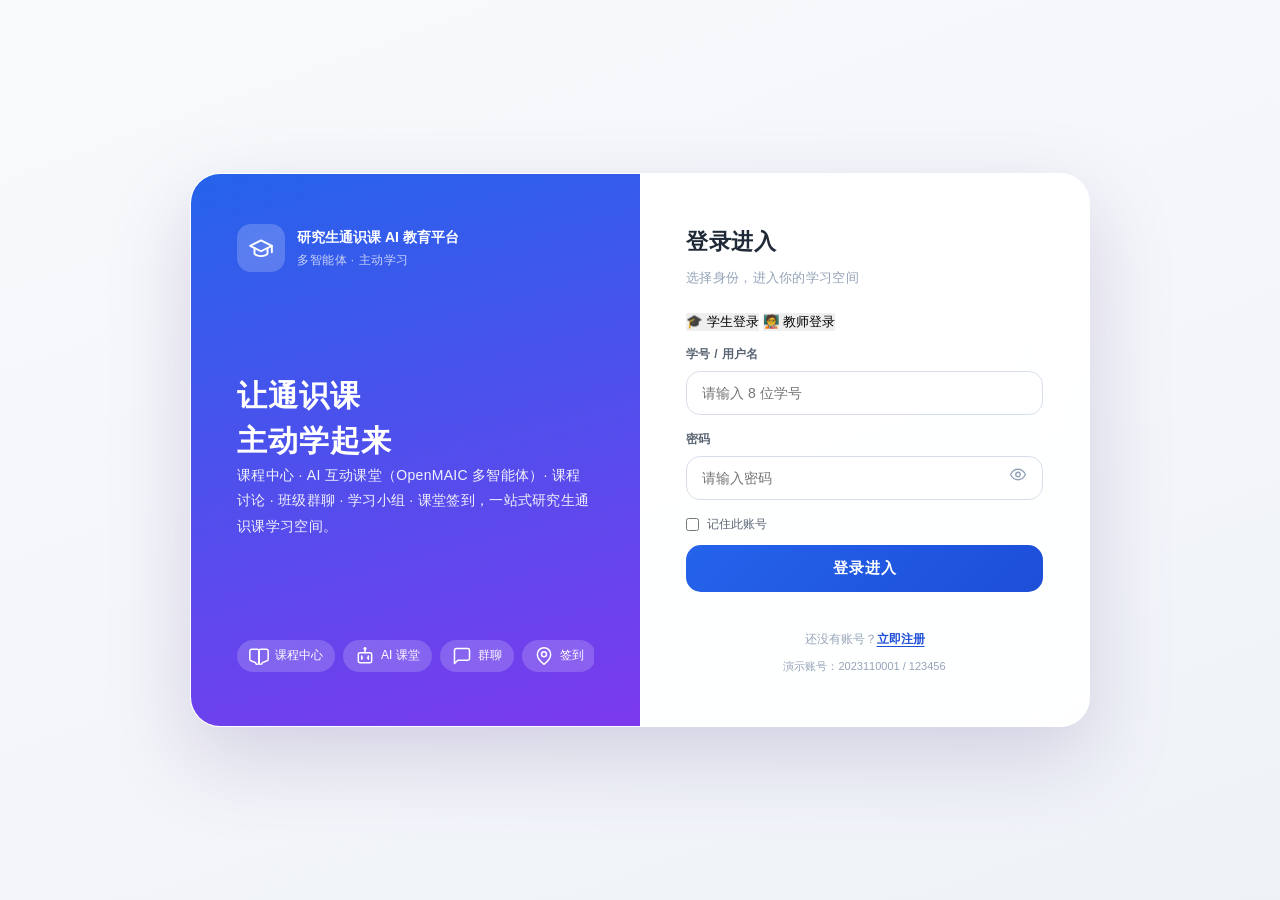
==== _teammate_index.html @ 41eb0b0a "细节修复5 配色修改" ====
<!DOCTYPE html>
<html lang="zh-CN">
<head>
<meta charset="UTF-8" />
<meta name="viewport" content="width=device-width, initial-scale=1.0" />
<title>研究生通识课 AI 教育平台</title>
<link rel="stylesheet" href="styles.css" />
</head>
<body>

<!-- ============ 登录 ============ -->
<div id="login" class="login-wrap">
  <div class="login-card">
    <div class="login-left">
      <div class="brand">
        <div class="b-mark" data-icon="graduation-cap"></div>
        <div>
          <b>研究生通识课 AI 教育平台</b>
          <div class="b-sub">多智能体 · 主动学习</div>
        </div>
      </div>
      <h1>让通识课<br>主动学起来</h1>
      <p>课程中心 · AI 互动课堂（OpenMAIC 多智能体）· 课程讨论 · 班级群聊 · 学习小组 · 课堂签到，一站式研究生通识课学习空间。</p>
      <div class="b-tags">
        <span><span class="ic" data-icon="book-open"></span> 课程中心</span>
        <span><span class="ic" data-icon="bot"></span> AI 课堂</span>
        <span><span class="ic" data-icon="message"></span> 群聊</span>
        <span><span class="ic" data-icon="map-pin"></span> 签到</span>
      </div>
    </div>
    <div class="login-right">
      <h2>登录进入</h2>
      <p class="h-sub">选择身份，进入你的学习空间</p>
      <div class="role-switch">
        <button type="button" class="rs-btn on" id="rsStudent" onclick="pickRole('student')">🎓 学生登录</button>
        <button type="button" class="rs-btn" id="rsTeacher" onclick="pickRole('teacher')">🧑‍🏫 教师登录</button>
      </div>
      <div id="loginForm">
        <div class="field"><label>学号 / 用户名</label><input id="li-user" placeholder="请输入 8 位学号" /></div>
        <div class="field">
          <label>密码</label>
          <div class="field-in">
            <input id="li-pass" type="password" placeholder="请输入密码" />
            <span class="eye" id="eyeBtn" data-icon="eye" onclick="togglePwd()"></span>
          </div>
        </div>
        <label class="remember"><input type="checkbox" id="li-remember" /> 记住此账号</label>
        <button class="btn" style="width:100%;margin-top:6px" onclick="doLogin()">登录进入</button>
        <p id="li-err" class="muted" style="color:var(--danger);min-height:18px;font-size:12px;margin-top:8px"></p>
        <p class="muted" style="font-size:12px;margin-top:12px;text-align:center">
          还没有账号？<span class="link" onclick="showRegister()">立即注册</span>
        </p>
        <p class="muted" style="font-size:11px;margin-top:8px;text-align:center" id="demoHint">演示账号：2023110001 / 123456</p>
      </div>
      <div id="regForm" style="display:none">
        <div class="field"><label>学号</label><input id="reg-user" placeholder="请输入 8 位学号" inputmode="numeric" maxlength="8" /></div>
        <div class="field">
          <label>设置密码</label>
          <div class="field-in">
            <input id="reg-pass" type="password" placeholder="至少 6 位" />
            <span class="eye" id="eyeBtn2" data-icon="eye" onclick="togglePwdReg()"></span>
          </div>
        </div>
        <div class="field">
          <label>确认密码</label>
          <div class="field-in">
            <input id="reg-pass2" type="password" placeholder="再次输入密码" />
            <span class="eye" id="eyeBtn3" data-icon="eye" onclick="togglePwdReg2()"></span>
          </div>
        </div>
        <button class="btn" style="width:100%;margin-top:6px" onclick="doRegister()">注册</button>
        <p id="reg-msg" class="muted" style="color:var(--danger);min-height:18px;font-size:12px;margin-top:8px"></p>
        <button class="btn ghost" style="width:100%;margin-top:6px" onclick="showLogin()">返回登录</button>
      </div>
    </div>
  </div>
</div>

<!-- ============ 主应用 ============ -->
<div id="app" class="app" style="display:none">
  <aside class="sidebar">
    <div class="logo">
      <div class="mark" data-icon="graduation-cap"></div>
      <div><b>通识课 AI 平台</b><div class="sub" id="sidebarSub">学生端</div></div>
    </div>
    <nav class="nav" id="nav"></nav>
    <div class="nav-card" id="aiCard">
      <b>AI 互动课堂</b>
      <div style="font-size:12px;color:var(--sidebar-text);margin-top:4px">接入 OpenMAIC 多智能体</div>
      <button class="btn ai" style="width:100%;margin-top:9px;padding:8px" onclick="navigate('aichat')">进入对话</button>
    </div>
  </aside>

  <main class="main">
    <div class="topbar">
      <div class="search"><span class="ic" data-icon="search"></span><input id="topSearch" placeholder="搜索课程、资料、讨论…" oninput="onSearch(this.value)" /></div>
      <div class="top-actions">
        <div class="bell" id="bellBtn" onclick="toggleNotify()"><span class="ic" data-icon="bell"></span><span class="dot"></span>
          <div class="notify" id="notifyPanel"></div>
        </div>
        <div class="avatar-wrap">
          <div class="avatar" id="topAvatar" style="cursor:pointer" onclick="toggleAvatarMenu()" title="账号"></div>
          <div class="avatar-menu" id="avatarMenu">
            <div class="who" id="menuWho"></div>
            <div class="menu-item" onclick="openProfile()"><span class="ic" data-icon="user"></span> 账号管理</div>
            <div class="menu-item" onclick="logout()"><span class="ic" data-icon="log-out"></span> 退出登录</div>
          </div>
        </div>
      </div>
    </div>
    <div class="content" id="view"></div>
  </main>
</div>

<!-- ============ 账号管理弹窗 ============ -->
<div class="modal-mask" id="profileMask" style="display:none">
  <div class="modal">
    <div class="modal-head">
      <b>账号管理</b>
      <span class="modal-close" onclick="closeProfile()" title="关闭">✕</span>
    </div>
    <div class="tabs" id="profileTabs">
      <div class="tab cur" data-tab="info">基本资料</div>
      <div class="tab" data-tab="nick">修改昵称</div>
      <div class="tab" data-tab="avatar">修改头像</div>
      <div class="tab" data-tab="pwd">修改密码</div>
    </div>
    <div class="tab-body" id="profileBody"></div>
  </div>
</div>

<script src="icons.js"></script>
<script src="data.js"></script>
<script src="api.js"></script>
<script src="app.js"></script>
<script src="teacher.js"></script>
</body>
</html>
---- styles.css ----
/* =========================================================
   研究生通识课 AI 教育平台 · 学生端  —  学术专业风主题
   配色参考队友版：蓝白主色 + 克制紫(AI) + 天蓝点缀；
   深色侧边栏 + 干净浅蓝灰背景（像学堂在线 / 学习通）
   ========================================================= */

:root{
  /* 表面与背景 */
  --bg:#F4F6FA;
  --bg-2:#EEF2F7;
  --surface:#FFFFFF;
  --surface-2:#F8FAFC;

  /* 浅色玻璃（顶栏 / 弹窗 / 头像菜单，叠在浅色内容区上） */
  --glass:rgba(255,255,255,.85);
  --glass-border:rgba(255,255,255,.7);

  /* 深色侧边栏 */
  --sidebar:#0F172A;
  --sidebar-2:#1E293B;
  --sidebar-text:#CBD5E1;
  --sidebar-text-2:#7C8AA0;
  --sidebar-w:240px;

  /* 主色：学术蓝 */
  --primary:#2563EB;
  --primary-deep:#1D4ED8;
  --primary-soft:#EFF4FF;
  --primary-line:#D9E4FB;

  /* AI 强调：克制的紫 */
  --ai:#7C3AED;
  --ai-deep:#6D28D9;
  --ai-soft:#F3EFFE;

  /* 辅助色：天蓝 */
  --accent:#0EA5E9;
  --accent-soft:#E6F6FE;

  --text:#1F2937;
  --text-2:#5B6675;
  --text-3:#94A3B8;

  --border:#E6EAF1;
  --border-2:#D8DEE9;

  --success:#16A34A;
  --success-soft:#E8F6EE;
  --warning:#D97706;
  --warning-soft:#FDF2E0;
  --danger:#DC2626;
  --danger-soft:#FCE9E9;

  --radius:14px;
  --radius-sm:10px;
  --radius-lg:20px;

  --shadow-sm:0 1px 2px rgba(15,23,42,.06), 0 1px 3px rgba(15,23,42,.05);
  --shadow:0 1px 3px rgba(15,23,42,.08), 0 10px 30px rgba(15,23,42,.06);
  --shadow-glow:0 12px 40px rgba(37,99,235,.12);

  --font-sans:"PingFang SC","Microsoft YaHei","Segoe UI",Roboto,Helvetica,Arial,sans-serif;
  --font-serif:"Noto Serif SC","Songti SC","STSong",serif;
}

*{box-sizing:border-box;margin:0;padding:0}
html,body{height:100%}

body{
  font-family:var(--font-sans);
  background:var(--bg);
  color:var(--text);
  font-size:14px;
  line-height:1.65;
  position:relative;
  overflow-x:hidden;
  -webkit-font-smoothing:antialiased;
}
/* —— 干净浅蓝灰背景，无光晕 / 漂浮动画 —— */
body::before{
  content:"";position:fixed;inset:0;z-index:-2;
  background:linear-gradient(160deg,#F8FAFC 0%, #F4F6FA 50%, #EEF2F7 100%);
}
body::after{display:none}

::-webkit-scrollbar{width:9px;height:9px}
::-webkit-scrollbar-thumb{background:#CBD3DF;border-radius:8px;border:2px solid transparent;background-clip:padding-box}
::-webkit-scrollbar-thumb:hover{background:#B3BDCC;background-clip:padding-box}

button{font-family:inherit;cursor:pointer;border:none;outline:none}
a{color:inherit;text-decoration:none}

/* ===================== 布局 ===================== */
#app{display:flex;min-height:100vh}

.sidebar{
  width:var(--sidebar-w);background:var(--sidebar);
  border-right:1px solid #1B2740;
  padding:22px 16px;display:flex;flex-direction:column;
  position:fixed;height:100vh;left:0;top:0;z-index:20;
}
.logo{display:flex;align-items:center;gap:11px;padding:6px 10px 20px}
.logo .mark{
  width:40px;height:40px;border-radius:13px;
  background:linear-gradient(135deg,var(--primary),var(--ai));color:#fff;
  display:flex;align-items:center;justify-content:center;font-size:19px;
  box-shadow:0 6px 16px rgba(37,99,235),.4);
}
.logo .name{font-size:15px;font-weight:800;letter-spacing:.3px;color:#fff}
.logo .sub{font-size:11px;color:var(--sidebar-text-2);letter-spacing:1px}
.role-tag{display:inline-block;margin-top:5px;font-size:11px;font-weight:700;padding:2px 11px;border-radius:20px;letter-spacing:.5px}
.role-tag.student{background:var(--primary-soft);color:var(--primary-deep)}
.role-tag.teacher{background:var(--ai-soft);color:var(--ai-deep)}
.role-tag.admin{background:var(--danger-soft);color:var(--danger)}

.nav{display:flex;flex-direction:column;gap:5px;margin-top:8px}
.nav-item{display:flex;align-items:center;gap:12px;padding:12px 14px;border-radius:11px;color:var(--sidebar-text);font-weight:600;transition:.18s;position:relative}
.nav-item .ic{font-size:17px;width:22px;text-align:center}
.nav-item:hover{background:var(--sidebar-2);color:#fff;transform:translateX(2px)}
.nav-item.active{background:linear-gradient(100deg,rgba(37,99,235,.22),rgba(124,58,237,.12));color:#fff;font-weight:800}
.nav-item.active::before{content:"";position:absolute;left:-16px;top:50%;transform:translateY(-50%);width:4px;height:22px;border-radius:0 4px 4px 0;background:linear-gradient(var(--primary),var(--ai))}
.nav-item .badge{margin-left:auto;background:linear-gradient(135deg,var(--primary),var(--accent));color:#fff;font-size:11px;padding:1px 8px;border-radius:20px;box-shadow:0 3px 8px rgba(37,99,235,.45)}
.nav-spacer{margin-top:auto}
.nav-card{
  background:linear-gradient(135deg,rgba(124,58,237,.18),rgba(14,165,233,.12));
  border:1px solid rgba(255,255,255,.08);border-radius:13px;
  padding:16px;font-size:12px;color:var(--sidebar-text);
  box-shadow:var(--shadow-sm);
}
.nav-card b{display:block;color:#fff;font-size:13px;margin-bottom:5px;font-weight:800}
.nav-card .btn{margin-top:9px;width:100%}

.main{margin-left:240px;flex:1;display:flex;flex-direction:column;min-width:0}
.topbar{
  height:66px;background:var(--glass);
  backdrop-filter:blur(18px);-webkit-backdrop-filter:blur(18px);
  border-bottom:1px solid var(--border);
  display:flex;align-items:center;gap:16px;padding:0 28px;
  position:sticky;top:0;z-index:15;
}
.search{flex:1;max-width:440px;display:flex;align-items:center;gap:9px;background:rgba(255,255,255,.7);border:1px solid var(--border);border-radius:15px;padding:10px 15px;color:var(--text-3);transition:.2s}
.search:focus-within{border-color:var(--primary);box-shadow:0 0 0 4px rgba(37,99,235),.14)}
.search input{border:none;background:transparent;outline:none;flex:1;font-size:13px;color:var(--text)}
.top-actions{margin-left:auto;display:flex;align-items:center;gap:18px}
.bell{position:relative;font-size:19px;cursor:pointer;transition:.2s}
.bell:hover{transform:scale(1.1)}
.bell .dot{position:absolute;top:-2px;right:-2px;width:9px;height:9px;background:var(--accent);border-radius:50%;border:2px solid #fff;box-shadow:0 0 0 2px rgba(14,165,233),.4)}
.avatar{width:40px;height:40px;border-radius:50%;background:linear-gradient( 135deg,var(--accent),var(--primary));color:#fff;display:flex;align-items:center;justify-content:center;font-weight:800;font-size:12px;letter-spacing:-.5px;cursor:pointer;box-shadow:0 6px 16px rgba(14,165,233),.35);transition:.2s}
.avatar:hover{transform:scale(1.06)}
.content{padding:28px;max-width:1200px;width:100%;transition:max-width .25s}
.content.learn-active{max-width:1400px}

.page{display:none;animation:fadeUp .4s cubic-bezier(.22,1,.36,1)}
.page.active{display:block}
@keyframes fadeUp{from{opacity:0;transform:translateY(14px)}to{opacity:1;transform:none}}

/* ===================== 通用组件 ===================== */
.h-title{font-size:23px;font-weight:800;margin-bottom:5px;letter-spacing:.4px}
.h-sub{color:var(--text-3);font-size:13px;margin-bottom:22px;letter-spacing:.3px}
.row{display:flex;gap:16px;flex-wrap:wrap}
.card{background:var(--surface);border:1px solid var(--border);border-radius:var(--radius);padding:20px;box-shadow:var(--shadow-sm);transition:.25s}
.card.h{box-shadow:var(--shadow)}
.card:hover{box-shadow:var(--shadow);border-color:var(--primary)}

.btn{background:linear-gradient(135deg,var(--primary),var(--primary-deep));color:#fff;padding:11px 20px;border-radius:15px;font-weight:700;font-size:13px;transition:.2s;box-shadow:0 8px 20px rgba(37,99,235),.32)}
.btn:hover{filter:brightness(1.05);transform:translateY(-2px);box-shadow:0 12px 26px rgba(37,99,235),.4)}
.btn:active{transform:translateY(0)}
.btn.ai{background:linear-gradient(135deg,var(--ai),var(--ai-deep))}
.btn.ai:hover{filter:brightness(1.05);box-shadow:0 12px 26px rgba(124,58,237,.4)}
.btn.ghost{background:var(--surface);color:var(--text);border:1px solid var(--border-2);box-shadow:none}
.btn.ghost:hover{background:var(--surface-2);transform:none;box-shadow:var(--shadow-sm)}
.link{color:var(--primary-deep);cursor:pointer;font-weight:700;text-decoration:underline;text-underline-offset:3px}
.link:hover{color:var(--primary)}
.btn.sm{padding:8px 14px;font-size:12px;border-radius:12px}

.tag{display:inline-block;padding:3px 11px;border-radius:20px;font-size:11px;font-weight:700;letter-spacing:.3px}
.tag.blue{background:var(--primary-soft);color:var(--primary-deep)}
.tag.ai{background:var(--ai-soft);color:var(--ai-deep)}
.tag.warm{background:var(--accent-soft);color:#0284C7}
.tag.green{background:var(--success-soft);color:var(--success)}
.tag.gray{background:var(--bg-2);color:var(--text-2)}
.tag.red{background:var(--danger-soft);color:var(--danger)}

.muted{color:var(--text-3)}
.pill{display:flex;align-items:center;gap:10px}
.progress{height:9px;background:var(--bg-2);border-radius:20px;overflow:hidden}
.progress>span{display:block;height:100%;background:linear-gradient(90deg,var(--primary),var(--ai));border-radius:20px}

/* ===================== 登录（唯美） ===================== */
.login-wrap{height:100vh;display:flex;align-items:center;justify-content:center;background:transparent;position:relative;overflow:hidden}
.login-wrap::before{display:none}
.login-wrap::after{display:none}

.login-card{
  width:900px;max-width:94vw;background:var(--glass);
  backdrop-filter:blur(26px);-webkit-backdrop-filter:blur(26px);
  border:1px solid var(--glass-border);
  border-radius:30px;overflow:hidden;display:flex;
  box-shadow:0 30px 80px rgba(120,100,160,.25);
  position:relative;z-index:2;
}
.login-left{
  flex:1;background:linear-gradient(165deg,var(--primary) 0%, var(--ai) 100%);
  color:#fff;padding:50px 46px;display:flex;flex-direction:column;justify-content:space-between;
  position:relative;overflow:hidden;
}
.login-left h1,.login-left h2{position:relative;z-index:1}
.login-left p{position:relative;z-index:1}
.brand{display:flex;align-items:center;gap:13px;margin-bottom:auto;position:relative;z-index:1}
.b-mark{width:52px;height:52px;border-radius:16px;background:rgba(255,255,255,.22);display:flex;align-items:center;justify-content:center;font-size:26px;backdrop-filter:blur(4px)}
.b-sub{font-size:12px;color:rgba(255,255,255,.85);margin-top:3px;letter-spacing:.5px}
.login-left h1{font-family:var(--font-serif);font-size:30px;font-weight:800;line-height:1.5;letter-spacing:1px}
.login-left p{opacity:.92;font-size:14px;line-height:1.8;letter-spacing:.3px}
.b-tags{display:flex;flex-wrap:nowrap;gap:8px;margin-top:auto;position:relative;z-index:1}
.b-tags > span{background:rgba(255,255,255,.2);padding:6px 12px;border-radius:999px;font-size:12px;backdrop-filter:blur(4px);display:inline-flex;align-items:center;gap:6px;white-space:nowrap}

.login-right{flex:1;padding:50px 46px;display:flex;flex-direction:column;justify-content:center;background:rgba(255,255,255,.5)}
.login-right h2{font-family:var(--font-serif);font-size:24px;font-weight:800;margin-bottom:6px;letter-spacing:.5px}
.role-tabs{display:flex;gap:8px;background:var(--bg-2);padding:5px;border-radius:15px;margin-bottom:20px}
.role-tabs button{flex:1;padding:10px;border-radius:11px;background:transparent;color:var(--text-2);font-weight:700;font-size:13px;transition:.2s}
.role-tabs button.active{background:var(--surface);color:var(--primary-deep);box-shadow:var(--shadow-sm)}
.field{margin-bottom:15px;position:relative}
.field label{display:block;font-size:12px;color:var(--text-2);margin-bottom:7px;font-weight:700;letter-spacing:.3px}
.field input{width:100%;padding:13px 15px;border:1px solid var(--border-2);border-radius:14px;font-size:14px;background:rgba(255,255,255,.8);outline:none;transition:.2s}
.field input:focus{border-color:var(--primary);box-shadow:0 0 0 4px rgba(37,99,235),.14);background:#fff}
.login-right .btn{width:100%;padding:14px;margin-top:8px;font-size:15px;letter-spacing:1px}

/* ===================== 首页（学生） ===================== */
.stat-grid{display:grid;grid-template-columns:repeat(4,1fr);gap:16px;margin-bottom:24px}
.stat{background:var(--surface);border:1px solid var(--border);border-radius:var(--radius);padding:20px;box-shadow:var(--shadow-sm);position:relative;overflow:hidden;transition:.25s}
.stat::after{content:"";position:absolute;right:-20px;top:-20px;width:90px;height:90px;border-radius:50%;background:linear-gradient(135deg,var(--primary-soft),var(--ai-soft));opacity:.5}
.stat:hover{box-shadow:var(--shadow);border-color:var(--primary)}
.stat .ic{width:46px;height:46px;border-radius:14px;display:flex;align-items:center;justify-content:center;font-size:21px;margin-bottom:12px;position:relative;z-index:1;box-shadow:var(--shadow-sm)}
.stat .num{font-size:26px;font-weight:800;position:relative;z-index:1;font-family:var(--font-serif);letter-spacing:.5px}
.stat .lbl{color:var(--text-3);font-size:12px;position:relative;z-index:1}

.course-grid{display:grid;grid-template-columns:repeat(auto-fill,minmax(248px,1fr));gap:18px;margin-top:14px}
.course-card{border-radius:var(--radius);overflow:hidden;background:var(--surface);border:1px solid var(--border);box-shadow:var(--shadow-sm);transition:.25s;cursor:pointer;position:relative}
.course-card:hover{box-shadow:var(--shadow);border-color:var(--primary)}
.course-cover{height:128px;display:flex;align-items:center;justify-content:center;font-size:52px;color:#fff;position:relative;overflow:hidden}
.course-cover::after{content:"";position:absolute;inset:0;background:linear-gradient(160deg,rgba(255,255,255,.18),transparent 50%)}
.course-body{padding:16px}
.course-body h4{font-size:15px;margin-bottom:5px;font-weight:800}
.course-meta{font-size:12px;color:var(--text-3);margin-bottom:12px}
.course-card .progress{margin-top:4px}

.ai-banner{
  background:linear-gradient(120deg,var(--ai-soft),var(--accent-soft));
  border:1px solid rgba(255,255,255,.6);
  border-radius:var(--radius);padding:22px 26px;display:flex;align-items:center;gap:20px;margin-bottom:24px;
  box-shadow:var(--shadow-sm);position:relative;overflow:hidden;
}
.ai-banner::before{content:"";position:absolute;right:-30px;top:-30px;width:140px;height:140px;border-radius:50%;background:radial-gradient(circle,rgba(255,255,255,.5),transparent 70%)}
.ai-banner .emoji{font-size:46px;filter:drop-shadow(0 6px 12px rgba(124,58,237),.4))}
.ai-banner h3{font-size:18px;margin-bottom:4px;font-weight:800;font-family:var(--font-serif);letter-spacing:.5px}
.ai-banner p{font-size:13px;color:var(--text-2)}

/* ===================== 课程中心 ===================== */
.filter{display:flex;gap:9px;margin-bottom:20px;flex-wrap:wrap}
.filter button{padding:9px 18px;border-radius:13px;background:var(--surface);border:1px solid var(--border-2);color:var(--text-2);font-weight:700;font-size:13px;transition:.2s;box-shadow:var(--shadow-sm)}
.filter button:hover{transform:translateY(-2px)}
.filter button.active{background:linear-gradient(120deg,var(--primary-soft),var(--ai-soft));color:var(--primary-deep);border-color:transparent}

/* ===================== 学习页 ===================== */
.learn{display:grid;grid-template-columns:220px 1fr 260px;gap:20px;align-items:start}
.learn-header{display:flex;align-items:flex-start;justify-content:space-between;gap:16px;margin-bottom:18px}
.learn-header .h-title{margin-bottom:3px}
.learn-header .h-sub{margin-bottom:0}
.learn-back-btn{display:none}

/* 正常学习页：减少卡片感 */
#page-learn .card{box-shadow:none;border-color:var(--border)}
#page-learn .card:hover{box-shadow:var(--shadow-sm)}

.chapter{font-size:13px;background:var(--surface);border:1px solid var(--border);border-radius:var(--radius);padding:16px;box-shadow:var(--shadow-sm)}
.chapter .ch{font-weight:800;margin:12px 0 7px;color:var(--text);font-family:var(--font-serif);letter-spacing:.5px}
.chapter .item{display:flex;align-items:center;gap:9px;padding:9px 11px;border-radius:11px;color:var(--text-2);cursor:pointer;transition:.18s}
.chapter .item:hover{background:var(--surface-2)}
.chapter .item.active{background:linear-gradient(120deg,var(--primary-soft),var(--ai-soft));color:var(--primary-deep);font-weight:700}
.video{background:linear-gradient(160deg,#1E293B,#312E5E);border-radius:var(--radius);height:384px;display:flex;align-items:center;justify-content:center;color:#fff;font-size:15px;position:relative;overflow:hidden;box-shadow:var(--shadow)}
.video::before{content:"";position:absolute;inset:0;background:radial-gradient(circle at 30% 20%,rgba(124,58,237),.4),transparent 55%)}
.video .play{width:68px;height:68px;border-radius:50%;background:rgba(255,255,255,.2);display:flex;align-items:center;justify-content:center;font-size:28px;backdrop-filter:blur(4px);transition:.2s;z-index:1}
.video:hover .play{transform:scale(1.1);background:rgba(255,255,255,.28)}
.video-poster-play{width:72px;height:72px;border-radius:50%;background:rgba(255,255,255,.2);display:flex;align-items:center;justify-content:center;backdrop-filter:blur(4px);transition:.2s}
.video-poster:hover .video-poster-play{transform:scale(1.1);background:rgba(255,255,255,.28)}
.side-block{margin-bottom:16px}
.note{border:1px dashed var(--border-2);border-radius:13px;padding:12px;font-size:13px;color:var(--text-2);width:100%;outline:none;resize:none;background:var(--surface);font-family:inherit;transition:.2s}
.note:focus{border-color:var(--primary);box-shadow:0 0 0 4px rgba(37,99,235),.12)}

/* ===================== AI 课堂 ===================== */
.ai-agent{display:grid;grid-template-columns:repeat(3,1fr);gap:16px;margin-bottom:20px}
.agent{border-radius:var(--radius);padding:18px;border:1px solid var(--border);position:relative;overflow:hidden;transition:.25s}
.agent:hover{box-shadow:var(--shadow);border-color:var(--ai)}
.agent.teacher{background:linear-gradient(160deg,#EAF1FB,#F6F9FE)}
.agent.tutor{background:linear-gradient(160deg,#F0ECFF,#F8F6FF)}
.agent.mate{background:linear-gradient(160deg,#E6F6FE,#F0FBFE)}
.agent .face{font-size:32px;filter:drop-shadow(0 4px 8px rgba(0,0,0,.08))}
.agent .role{font-size:11px;font-weight:800;padding:2px 9px;border-radius:10px;display:inline-block;margin:7px 0;background:rgba(255,255,255,.6)}
.agent h4{font-size:14px;font-weight:800}
.agent p{font-size:12px;color:var(--text-2);margin-top:5px}

.chat-box{background:var(--surface);border:1px solid var(--border);border-radius:var(--radius);height:360px;display:flex;flex-direction:column;box-shadow:var(--shadow-sm);overflow:hidden;transition:.25s}
.chat-box.collapsed{height:auto}
.chat-head{padding:15px 18px;border-bottom:1px solid var(--border);font-weight:800;display:flex;align-items:center;gap:9px;background:linear-gradient(120deg,var(--ai-soft),var(--accent-soft));font-family:var(--font-serif)}
.chat-head-toggle{justify-content:space-between;cursor:pointer}
.chat-toggle{background:transparent;border:none;color:var(--text-2);font-size:12px;font-weight:700;padding:4px 8px;border-radius:8px;cursor:pointer;transition:.2s}
.chat-toggle:hover{background:rgba(255,255,255,.5);color:var(--text)}
.chat-body{flex:1;display:flex;flex-direction:column;overflow:hidden}
.chat-msgs{flex:1;overflow:auto;padding:18px;display:flex;flex-direction:column;gap:13px;background:var(--surface-2)}
.msg{max-width:78%;padding:12px 15px;border-radius:16px;font-size:13px;line-height:1.6;animation:fadeUp .3s ease}
.msg.ai{background:var(--ai-soft);align-self:flex-start;border-bottom-left-radius:5px}
.msg.me{background:linear-gradient(135deg,var(--primary),var(--primary-deep));color:#fff;align-self:flex-end;border-bottom-right-radius:5px;box-shadow:0 6px 16px rgba(37,99,235),.3)}
.msg .quote{font-size:11px;color:var(--primary-deep);background:#fff;border-radius:9px;padding:5px 9px;margin-bottom:7px;display:inline-block}
.chat-input{display:flex;gap:11px;padding:13px 16px;border-top:1px solid var(--border);background:var(--surface)}
.chat-input input{flex:1;border:1px solid var(--border-2);border-radius:13px;padding:11px 15px;outline:none;font-size:13px;background:var(--surface-2);transition:.2s}
.chat-input input:focus{border-color:var(--ai);box-shadow:0 0 0 4px rgba(124,58,237),.14);background:#fff}

/* ===================== 作业 / 讨论 ===================== */
.list-item{display:flex;align-items:center;gap:15px;padding:16px 18px;border-bottom:1px solid var(--border);transition:.18s}
.list-item:hover{background:var(--surface-2)}
.list-item:last-child{border-bottom:none}
.li-ic{width:46px;height:46px;border-radius:14px;background:linear-gradient(135deg,var(--primary-soft),var(--ai-soft));display:flex;align-items:center;justify-content:center;font-size:21px;flex-shrink:0}
.li-body{flex:1;min-width:0}
.li-body h4{font-size:14px;font-weight:700}
.li-body p{font-size:12px;color:var(--text-3)}

/* ===================== 社群 ===================== */
.social{display:grid;grid-template-columns:270px 1fr;gap:18px;align-items:start}
.group-list .g{display:flex;align-items:center;gap:12px;padding:12px 13px;border-radius:14px;cursor:pointer;transition:.18s}
.group-list .g:hover{background:var(--surface-2);transform:translateX(2px)}
.group-list .g.active{background:linear-gradient(120deg,var(--primary-soft),var(--ai-soft));box-shadow:var(--shadow-sm)}
.g-ava{width:42px;height:42px;border-radius:13px;display:flex;align-items:center;justify-content:center;font-size:19px;background:linear-gradient(135deg,var(--primary),var(--ai));color:#fff;flex-shrink:0;box-shadow:0 6px 14px rgba(37,99,235),.3)}
.g-ava.warm{background:linear-gradient(135deg,var(--accent),#7DD3FC);box-shadow:0 6px 14px rgba(14,165,233,.3)}
.chat-panel{height:540px;display:flex;flex-direction:column;background:var(--surface);border:1px solid var(--border);border-radius:var(--radius);box-shadow:var(--shadow-sm);overflow:hidden}
.chat-panel .chat-head{background:linear-gradient(120deg,var(--primary-soft),var(--ai-soft))}
.chat-panel .chat-msgs{flex:1}
.sys-msg{align-self:center;background:var(--bg-2);color:var(--text-3);font-size:12px;padding:5px 14px;border-radius:20px;animation:fadeUp .3s ease}

/* 学习页 Tab */
.learn-tabs{display:flex;gap:9px;margin-top:18px}
.learn-tabs button{padding:10px 18px;border-radius:13px;background:var(--surface);border:1px solid var(--border);color:var(--text-2);font-weight:700;font-size:13px;cursor:pointer;transition:.2s;box-shadow:var(--shadow-sm)}
.learn-tabs button:hover{transform:translateY(-2px)}
.learn-tabs button.active{background:linear-gradient(120deg,var(--primary-soft),var(--ai-soft));color:var(--primary-deep);border-color:transparent}

/* 聊天附件 */
.file-msg{align-self:flex-start;max-width:78%;margin:2px 0 9px}
.file-box{background:#fff;border:1px solid var(--border);border-radius:13px;padding:11px 15px;font-size:13px;display:flex;align-items:center;gap:9px;box-shadow:var(--shadow-sm)}
.img-msg{align-self:flex-start;max-width:78%;margin:2px 0 9px}
.chat-input button.ghost{background:transparent;border:1px solid var(--border);padding:8px 11px;border-radius:11px;transition:.2s}
.chat-input button.ghost:hover{background:var(--surface-2)}

/* ===================== 看板 ===================== */
.chart-card{background:var(--surface);border:1px solid var(--border);border-radius:var(--radius);padding:22px;box-shadow:var(--shadow-sm);transition:.25s}
.chart-card:hover{box-shadow:var(--shadow-glow)}
.bars{display:flex;align-items:flex-end;gap:16px;height:190px;padding-top:12px}
.bar{flex:1;display:flex;flex-direction:column;align-items:center;gap:7px}
.bar .col{width:62%;border-radius:11px 11px 0 0;background:linear-gradient(180deg,var(--primary),var(--ai));box-shadow:0 6px 14px rgba(37,99,235),.25);transition:.3s}
.bar:hover .col{filter:brightness(1.08)}
.bar .lab{font-size:11px;color:var(--text-3)}
.donut{width:128px;height:128px;border-radius:50%;background:conic-gradient(var(--success) 0 72%,var(--bg-2) 72% 100%);display:flex;align-items:center;justify-content:center;position:relative;box-shadow:var(--shadow-sm)}
.donut::after{content:"";position:absolute;width:84px;height:84px;border-radius:50%;background:var(--surface)}
.donut span{position:relative;z-index:1;font-weight:800;font-size:21px;font-family:var(--font-serif)}
.hbar{display:flex;align-items:center;gap:11px;margin-bottom:12px;font-size:13px}
.hbar .lab{width:100px;color:var(--text-2);flex-shrink:0;overflow:hidden;white-space:nowrap;text-overflow:ellipsis}
.hbar .track{flex:1;height:11px;background:var(--bg-2);border-radius:20px;overflow:hidden}
.hbar .track>span{display:block;height:100%;background:linear-gradient(90deg,var(--primary),var(--ai));border-radius:20px;transition:.4s}
.hbar .val{width:56px;text-align:right;color:var(--text-3);font-size:12px;flex-shrink:0}

/* ===================== 表格 ===================== */
table{width:100%;border-collapse:collapse;font-size:13px}
th,td{text-align:left;padding:13px 15px;border-bottom:1px solid var(--border)}
th{color:var(--text-3);font-weight:800;font-size:12px;letter-spacing:.3px}
td{color:var(--text)}
tbody tr{transition:.18s}
tbody tr:hover{background:var(--surface-2)}

/* ===================== 弹窗 ===================== */
.modal-mask{position:fixed;inset:0;background:rgba(15,23,42,.35);backdrop-filter:blur(4px);-webkit-backdrop-filter:blur(4px);display:none;align-items:center;justify-content:center;z-index:50}
.modal-mask.show{display:flex}
.modal{width:470px;max-width:92vw;background:var(--glass);backdrop-filter:blur(22px);-webkit-backdrop-filter:blur(22px);border:1px solid var(--glass-border);border-radius:24px;padding:28px;box-shadow:0 30px 80px rgba(74,69,64,.3);animation:fadeUp .25s ease}
.modal h3{font-size:19px;margin-bottom:18px;font-family:var(--font-serif);font-weight:800;letter-spacing:.5px}
.seg{display:flex;gap:9px;margin:8px 0 18px}
.seg button{flex:1;padding:11px;border-radius:13px;background:var(--bg-2);border:1px solid var(--border);color:var(--text-2);font-weight:700;font-size:13px;transition:.2s}
.seg button.active{background:linear-gradient(120deg,var(--ai-soft),var(--accent-soft));color:var(--ai-deep);border-color:transparent}
.modal .actions{display:flex;gap:11px;justify-content:flex-end;margin-top:10px}

/* ===================== 头像菜单 / 切换角色 ===================== */
.avatar-wrap{position:relative}
.avatar-menu{position:absolute;right:0;top:48px;width:220px;background:var(--glass);backdrop-filter:blur(20px);-webkit-backdrop-filter:blur(20px);border:1px solid var(--glass-border);border-radius:18px;padding:9px;box-shadow:var(--shadow);display:none;z-index:30}
.avatar-menu.show{display:block;animation:fadeUp .2s ease}
.avatar-menu .who{padding:9px 11px;font-size:12px;color:var(--text-2);border-bottom:1px solid var(--border);margin-bottom:7px}
.avatar-menu .who b{color:var(--text);font-size:14px}
.menu-item{display:flex;align-items:center;gap:11px;padding:11px;border-radius:12px;font-size:13px;color:var(--text-2);cursor:pointer;transition:.18s}
.menu-item:hover{background:var(--surface-2);color:var(--text)}
.menu-item.cur{color:var(--primary-deep);font-weight:800}
.menu-item .ck{margin-left:auto;color:var(--success);display:none}
.menu-item.cur .ck{display:inline}

/* ===================== 账号管理弹窗 ===================== */
.modal-mask{position:fixed;inset:0;background:rgba(15,23,42,.32);backdrop-filter:blur(4px);-webkit-backdrop-filter:blur(4px);display:flex;align-items:center;justify-content:center;z-index:60}
.modal{width:min(440px,92vw);max-height:86vh;overflow:auto;background:var(--surface);border-radius:var(--radius);box-shadow:var(--shadow);padding:20px;border:1px solid var(--border)}
.modal-head{display:flex;align-items:center;justify-content:space-between;font-size:16px;font-weight:800;margin-bottom:14px}
.modal-close{cursor:pointer;color:var(--text-3);font-size:18px;padding:2px 6px;border-radius:8px}
.modal-close:hover{background:var(--surface-2);color:var(--text)}
.tabs{display:flex;gap:6px;background:var(--bg-2);padding:5px;border-radius:14px;margin-bottom:16px}
.tab{flex:1;text-align:center;padding:9px 6px;border-radius:10px;font-size:13px;color:var(--text-2);cursor:pointer;transition:.18s;white-space:nowrap}
.tab:hover{color:var(--text)}
.tab.cur{background:var(--surface);color:var(--primary-deep);font-weight:800;box-shadow:var(--shadow-sm)}
.tab-body{padding:4px 2px}
.avatar.lg{width:56px;height:56px;border-radius:50%;color:#fff;display:flex;align-items:center;justify-content:center;font-weight:800;box-shadow:0 8px 20px rgba(15,23,42),.25)}
.info-list{margin:6px 0 4px;border-top:1px solid var(--border);padding-top:12px}
.info-row{display:flex;align-items:center;justify-content:space-between;padding:11px 2px;border-bottom:1px solid var(--border)}
.info-label{font-size:13px;color:var(--text-2)}
.info-val{font-size:14px;font-weight:600;color:var(--text)}
.swatches{display:flex;gap:12px;flex-wrap:wrap}
.sw{width:34px;height:34px;border-radius:50%;cursor:pointer;border:3px solid transparent;transition:.15s}
.sw:hover{border-color:var(--text-3)}
.sw.sel{border-color:var(--primary-deep)}
.field label{display:block;font-size:12px;color:var(--text-2);margin:12px 0 6px;font-weight:700}

.toolbar{display:flex;align-items:center;gap:10px;margin-bottom:18px;flex-wrap:wrap}
.toolbar .filter{margin-bottom:0}

/* ===================== 签到模块 ===================== */
.signin-task{display:flex;align-items:center;justify-content:space-between;background:var(--surface);border:1px solid var(--border);border-radius:18px;padding:18px 22px;box-shadow:var(--shadow-sm);transition:.25s}
.signin-task:hover{box-shadow:var(--shadow-glow)}
.st-course{font-weight:800;font-size:15px;font-family:var(--font-serif);letter-spacing:.5px}
.signin-grid{display:grid;grid-template-columns:repeat(4,1fr);gap:16px}
.signin-card{background:var(--surface);border:1px solid var(--border);border-radius:20px;padding:24px 16px;text-align:center;cursor:pointer;box-shadow:var(--shadow-sm);transition:.25s;position:relative;overflow:hidden}
.signin-card::before{content:"";position:absolute;inset:0;background:linear-gradient(160deg,var(--primary-soft),var(--ai-soft));opacity:0;transition:.25s}
.signin-card:hover{box-shadow:var(--shadow);border-color:var(--primary)}
.signin-card:hover::before{opacity:.5}
.sc-ic{font-size:36px;margin-bottom:9px;position:relative;z-index:1;filter:drop-shadow(0 4px 8px rgba(37,99,235),.3))}
.signin-card h4{font-size:15px;margin-bottom:5px;position:relative;z-index:1;font-weight:800}
.signin-card p{font-size:12px;color:var(--text-3);position:relative;z-index:1}
.signin-panel{margin-top:20px;background:var(--surface);border:1px solid var(--border);border-radius:18px;padding:22px;box-shadow:var(--shadow-sm)}
.sp-map{height:180px;background:linear-gradient(135deg,#EAF1FB,#F3EEFF);border-radius:14px;position:relative;display:flex;align-items:center;justify-content:center;color:var(--text-2);font-size:13px;overflow:hidden}
.sp-map::after{content:"";position:absolute;inset:0;background:radial-gradient(circle at 50% 45%,rgba(37,99,235),.18),transparent 60%)}
.sp-pin{position:absolute;top:38%}
.sp-info{margin-top:11px;font-size:13px;color:var(--text-2)}
.sp-action{margin-top:15px}
.sp-photo{height:180px;background:linear-gradient(135deg,#EAF1FB,#F3EEFF);border-radius:14px;display:flex;align-items:center;justify-content:center;color:var(--text-2);font-size:14px}
.sp-qr{height:180px;background:#fff;border:2px dashed #cdd8ea;border-radius:14px;display:flex;flex-direction:column;align-items:center;justify-content:center;color:var(--text-2);font-size:14px;text-align:center;gap:7px}
.sp-done{background:linear-gradient(120deg,var(--ai-soft),var(--accent-soft));color:var(--ai-deep);font-weight:800;padding:18px;border-radius:14px;text-align:center;box-shadow:var(--shadow-sm)}
.gs-canvas{border:2px dashed #cdd8ea;border-radius:14px;background:#fff;width:100%;max-width:330px;touch-action:none;cursor:crosshair}
.chips{display:flex;gap:9px;flex-wrap:wrap;margin:9px 0 5px}
.chip{font-size:12px;padding:7px 13px;border-radius:999px;background:var(--bg-2);color:var(--text-3);cursor:pointer;border:1px solid transparent;user-select:none;transition:.18s}
.chip:hover{background:var(--surface);color:var(--text-2)}
.chip.on{background:linear-gradient(120deg,var(--primary-soft),var(--ai-soft));color:var(--primary-deep);border-color:transparent;font-weight:700}
.h-title2{font-size:15px;font-weight:800;margin:7px 0;font-family:var(--font-serif)}
.tbl{width:100%;border-collapse:collapse;margin-top:9px;background:var(--surface);border-radius:14px;overflow:hidden;box-shadow:var(--shadow-sm)}
.tbl th,.tbl td{padding:12px 15px;text-align:left;font-size:13px;border-bottom:1px solid #eef1f6}
.tbl th{background:#f6f8fc;color:var(--text-2);font-weight:700}

/* ===================== 学生端补充样式 ===================== */
.login-right h2{font-size:22px}
.brand{display:flex;align-items:center;gap:12px;margin-bottom:auto}
.b-mark{width:48px;height:48px;border-radius:14px;background:rgba(255,255,255,.2);display:flex;align-items:center;justify-content:center;font-size:24px}
.b-sub{font-size:12px;opacity:.85;margin-top:2px}
.b-tags{display:flex;flex-wrap:nowrap;gap:8px;margin-top:auto;overflow-x:auto;padding-bottom:4px}
.b-tags > span{flex-shrink:0;background:rgba(255,255,255,.18);padding:6px 12px;border-radius:999px;font-size:12px}
.course-grid{display:grid;grid-template-columns:repeat(auto-fill,minmax(248px,1fr));gap:18px;margin-top:14px}
.course-cover{height:128px;background:linear-gradient(135deg,var(--primary-soft),var(--ai-soft));display:flex;align-items:center;justify-content:center;font-size:52px}
.course-body{padding:16px}
.mt{margin-top:26px}
.chat-layout{display:grid;grid-template-columns:300px 1fr;gap:18px;margin-top:14px}
.group-list{display:flex;flex-direction:column;gap:8px}
.chat-main{display:flex;flex-direction:column;min-height:460px}
.chat-msgs{display:flex;flex-direction:column;gap:12px}
.chat-msgs .msg{max-width:72%;padding:10px 14px;border-radius:14px;font-size:14px;line-height:1.5}
.tbl{width:100%;border-collapse:collapse;background:var(--surface);border:1px solid var(--border);border-radius:var(--radius);overflow:hidden;margin-top:12px}
.login-left{display:flex;flex-direction:column}
option{padding:6px}

/* ===================== 响应式 ===================== */
@media(max-width:1024px){
  .stat-grid{grid-template-columns:repeat(2,1fr)}
  .course-grid{grid-template-columns:repeat(2,1fr)}
  .learn,.social{grid-template-columns:1fr}
  .ai-agent{grid-template-columns:1fr}
  .signin-grid{grid-template-columns:repeat(2,1fr)}
}
@media(max-width:680px){
  .sidebar{display:none}
  .main{margin-left:0}
  .stat-grid,.course-grid,.signin-grid{grid-template-columns:1fr}
  .login-card{flex-direction:column}
  .login-left{padding:34px 28px}
  .login-right{padding:28px 24px}
  .login-left h1{font-size:24px}
  .b-tags{flex-wrap:wrap}
  .b-tags > span{padding:5px 10px;font-size:11px}
}

/* ===================== 新增：图标/表单/通知/面包屑/真实感 ===================== */
.ic{display:inline-flex;align-items:center;justify-content:center;color:inherit}
.ic svg{display:block}
.b-tags > span{display:inline-flex;align-items:center;gap:6px}
.nav-item .ic svg{width:18px;height:18px}
.b-mark svg{width:26px;height:26px}
.logo .mark svg{width:24px;height:24px}
.search .ic svg{width:18px;height:18px}
.bell .ic svg{width:19px;height:19px}
.eye svg{width:18px;height:18px}

.field-in{position:relative}
.field-in input{width:100%;padding-right:44px}
.eye{position:absolute;right:12px;top:50%;transform:translateY(-50%);color:var(--text-3);cursor:pointer;padding:4px}
.eye:hover{color:var(--primary-deep)}
.remember{display:flex;align-items:center;gap:8px;font-size:12px;color:var(--text-2);margin:2px 0 4px;cursor:pointer}
.remember input{accent-color:var(--primary-deep)}

/* 通知下拉 */
.bell{position:relative}
.notify{position:absolute;right:0;top:46px;width:300px;background:var(--surface);border:1px solid var(--border);border-radius:16px;box-shadow:var(--shadow);padding:8px;display:none;z-index:40}
.notify.show{display:block}
.notify .nt-head{font-size:12px;color:var(--text-2);padding:8px 11px;display:flex;justify-content:space-between;align-items:center}
.notify .nt-item{display:flex;gap:11px;padding:11px;border-radius:12px;font-size:13px;color:var(--text);cursor:pointer;transition:.18s}
.notify .nt-item:hover{background:var(--surface-2)}
.notify .nt-ic{width:34px;height:34px;border-radius:11px;background:var(--primary-soft);display:flex;align-items:center;justify-content:center;color:var(--primary-deep);flex-shrink:0}
.notify .nt-body p{font-size:12px;color:var(--text-3);margin-top:2px}
.notify .nt-empty{padding:18px;text-align:center;color:var(--text-3);font-size: 12px}

/* 面包屑 */
.crumb{display:none;align-items:center;gap:6px;font-size:13px;color:var(--text-3);margin:-6px 0 18px;flex-wrap:wrap}
.crumb.show{display:flex}
.crumb .c-item{display:inline-flex;align-items:center;gap:5px;cursor:pointer;color:var(--text-2);transition:.18s}
.crumb .c-item:hover{color:var(--primary-deep)}
.crumb .c-item.cur{color:var(--text);font-weight:700;cursor:default}
.crumb .sep{color:var(--text-3)}

/* 讨论区真实感 */
.chat-msg{display:flex;flex-direction:column;max-width:78%;padding:11px 14px;border-radius:16px;font-size:13px;line-height:1.6;animation:fadeUp .3s ease}
.chat-msg .meta{display:flex;align-items:center;gap:7px;font-size:11px;color:var(--text-3);margin-bottom:5px}
.chat-msg .badge-teacher{background:var(--ai-soft);color:var(--ai-deep);font-weight:700;padding:1px 7px;border-radius:20px;font-size:10px}
.chat-msg.ai{background:var(--ai-soft);align-self:flex-start;border-bottom-left-radius:5px}
.chat-msg.me{background:linear-gradient(135deg,var(--primary),var(--primary-deep));color:#fff;align-self:flex-end;border-bottom-right-radius:5px;box-shadow:0 6px 16px rgba(37,99,235),.3)}
.chat-msg.me .meta{color:rgba(255,255,255,.8)}
.chat-msgs .floor{align-self:center;font-size:11px;color:var(--text-3);margin:4px 0}

/* toast */
.toast{position:fixed;left:50%;bottom:34px;transform:translateX(-50%) translateY(20px);background:#1F2937;color:#fff;padding:12px 20px;border-radius:14px;font-size:13px;box-shadow:var(--shadow);opacity:0;transition:.3s;z-index:60;pointer-events:none}
.toast.show{opacity:1;transform:translateX(-50%) translateY(0)}

/* 课程封面：学科色块 + 首字母（替代 emoji） */
.course-cover{font-family:var(--font-serif);font-size:40px;font-weight:800;color:#fff;letter-spacing:1px}

/* 搜索结果高亮 */
.course-body h4 mark{background:linear-gradient(120deg,var(--accent-soft),#FFF3CD);color:var(--text);padding:0 2px;border-radius:4px;font-weight:800}

/* =========================================================
   新增：页面缓存、学习页增强、AI 助手、看板工具提示
   ========================================================= */

/* SPA 页面缓存 */
.page{animation:fadeUp .35s cubic-bezier(.22,1,.36,1)}

/* 登录框 remember 说明 */
.remember input{margin:0}

/* 资料下载与在线预览 */
.doc-row{display:flex;align-items:center;justify-content:space-between;gap:14px;padding:14px 0;border-bottom:1px solid var(--border)}
.doc-row:last-child{border-bottom:none}
.doc-info{flex:1;min-width:0;display:flex;align-items:center;gap:13px}
.doc-actions{display:flex;gap:8px;flex-shrink:0}
.doc-actions .btn{padding:7px 14px;font-size:12px}

/* 视频推荐 */
.video-recs{margin-top:16px;padding:16px;background:var(--surface-2);border:1px solid var(--border);border-radius:var(--radius-sm)}
.video-recs.collapsed .rec-body{display:none}
.rec-head{display:flex;align-items:center;justify-content:space-between;gap:10px}
.rec-title{font-size:13px;font-weight:800;color:var(--text)}
.rec-toggle{background:transparent;border:none;color:var(--text-2);font-size:12px;font-weight:700;padding:4px 8px;border-radius:8px;cursor:pointer;transition:.2s}
.rec-toggle:hover{background:rgba(255,255,255,.5);color:var(--text)}
.rec-list{display:flex;flex-direction:column;gap:8px;margin-top:10px}
.rec-item{display:flex;align-items:center;gap:10px;padding:10px 12px;background:#fff;border:1px solid var(--border);border-radius:12px;font-size:13px;color:var(--text);transition:.2s}
.rec-item:hover{border-color:var(--primary);box-shadow:var(--shadow-sm)}
.rec-item .ic{flex-shrink:0;color:var(--primary-deep)}
.rec-item span{flex:1;min-width:0;overflow:hidden;text-overflow:ellipsis;white-space:nowrap}
.rec-src{font-size:11px;color:var(--text-3);flex:0 0 auto;background:var(--bg-2);padding:2px 8px;border-radius:999px}

/* 章节测验 */
.quiz-card{background:var(--surface);border:1px solid var(--border);border-radius:var(--radius);padding:18px;margin-bottom:16px;box-shadow:var(--shadow-sm)}
.quiz-head{font-size:16px;font-weight:800;margin-bottom:12px}
.quiz-score{font-size:14px;color:var(--success);font-weight:700;margin-bottom:10px}
.quiz-q{margin-bottom:16px}
.quiz-qq{display:flex;align-items:flex-start;gap:8px;font-size:14px;font-weight:700;margin-bottom:10px;line-height:1.5}
.quiz-no{flex-shrink:0;display:inline-flex;align-items:center;justify-content:center;width:22px;height:22px;border-radius:50%;background:var(--primary-soft);color:var(--primary-deep);font-size:11px}
.quiz-opts{display:flex;flex-direction:column;gap:8px;padding-left:30px}
.quiz-opt{display:flex;align-items:center;gap:8px;font-size:13px;color:var(--text-2);cursor:pointer}
.quiz-opt input{accent-color:var(--primary-deep);cursor:pointer}
.quiz-opt:hover{color:var(--text)}

/* 测验结果解析 */
.quiz-summary{display:flex;align-items:center;gap:16px;margin-bottom:18px;padding:14px;background:var(--surface-2);border:1px solid var(--border);border-radius:var(--radius-sm)}
.quiz-score-circle{width:64px;height:64px;border-radius:50%;background:conic-gradient(var(--success) 0 var(--pct,72%),var(--bg-2) var(--pct,72%) 100%);display:flex;align-items:center;justify-content:center;position:relative;flex-shrink:0}
.quiz-score-circle::after{content:"";position:absolute;width:48px;height:48px;border-radius:50%;background:var(--surface)}
.quiz-score-circle span{position:relative;z-index:1;font-weight:800;font-size:15px;color:var(--text)}
.quiz-score-num{font-size:16px;font-weight:800;color:var(--text)}
.quiz-score-time{font-size:12px;color:var(--text-3);margin-top:2px}
.quiz-review{padding:14px;border-radius:var(--radius-sm);border:1px solid var(--border);background:var(--surface)}
.quiz-review.correct{border-left:4px solid var(--success);background:#F4FBF8}
.quiz-review.wrong{border-left:4px solid var(--danger);background:#FDF6F6}
.quiz-status{font-size:12px;font-weight:700;margin:-4px 0 10px 30px}
.quiz-review.correct .quiz-status{color:var(--success)}
.quiz-review.wrong .quiz-status{color:var(--danger)}
.quiz-opt-row{display:flex;align-items:center;gap:8px;padding:8px 10px;border-radius:10px;font-size:13px;color:var(--text-2);background:var(--surface-2);border:1px solid transparent}
.quiz-opt-row .quiz-opt-letter{width:22px;height:22px;border-radius:50%;background:var(--bg-2);color:var(--text-3);display:flex;align-items:center;justify-content:center;font-size:11px;font-weight:700;flex-shrink:0}
.quiz-opt-row.right{background:#E7F7EF;border-color:var(--success);color:#2E9E6B}
.quiz-opt-row.right .quiz-opt-letter{background:var(--success);color:#fff}
.quiz-opt-row.picked-wrong{background:var(--danger-soft);border-color:var(--danger);color:var(--danger)}
.quiz-opt-row.picked-wrong .quiz-opt-letter{background:var(--danger);color:#fff}
.quiz-exp{margin:10px 0 0 30px;padding:10px 12px;background:#FEF9E7;border-radius:10px;font-size:12px;color:var(--text-2);line-height:1.6}
.quiz-exp b{color:var(--text);font-weight:700}
.quiz-actions{display:flex;gap:10px;margin-top:12px}
.quiz-hint{font-size:12px;color:var(--text-3);margin:10px 0 6px;line-height:1.5}

/* 讨论区 AI 助教标识 */
.badge-ai{background:linear-gradient(135deg,var(--ai-soft),var(--accent-soft));color:var(--ai-deep);font-weight:700;padding:1px 7px;border-radius:20px;font-size:10px}

/* 学情看板 */
.dash-todo{margin-bottom:20px}
.h-title2{font-size:15px;font-weight:800;margin:0 0 12px;font-family:var(--font-serif)}
.todo-list{display:flex;flex-direction:column;gap:8px}
.todo-row{display:flex;align-items:center;gap:10px;padding:11px 14px;background:var(--surface-2);border:1px solid var(--border);border-radius:12px;font-size:13px}
.todo-row .ic{flex-shrink:0;color:var(--primary-deep)}
.todo-row span{flex:1;min-width:0}
.todo-row .btn{padding:5px 12px;font-size:11px}
.todo-row.done{background:rgba(94,130,216,.08);border-color:rgba(94,130,216,.35);color:var(--text-soft)}
.todo-row.done .ic{color:var(--success)}
.todo-row.done em{font-style:normal;font-size:11px}
.todo-empty{padding:20px;text-align:center;color:var(--text-3);font-size:13px}
.dash-progress{margin-bottom:20px}
.dash-progress .hbar{margin-bottom:10px}

/* 统计卡片提示 */
.stat{position:relative}
.stat-tip{position:absolute;top:12px;right:12px;width:18px;height:18px;border-radius:50%;background:var(--bg-2);color:var(--text-3);font-size:11px;display:flex;align-items:center;justify-content:center;cursor:help}
.stat-tip::after{content:attr(data-tip);position:absolute;right:0;top:26px;width:220px;background:rgba(74,69,64,.92);color:#fff;font-size:11px;line-height:1.5;padding:10px 12px;border-radius:10px;z-index:10;opacity:0;pointer-events:none;transition:.2s;white-space:normal;text-align:left;font-weight:500}
.stat-tip:hover::after{opacity:1}

/* 悬浮 AI 助手 */
.ai-fab{position:fixed;right:24px;bottom:24px;width:54px;height:54px;border-radius:50%;background:linear-gradient(135deg,var(--ai),#8975EE);color:#fff;display:flex;align-items:center;justify-content:center;cursor:pointer;box-shadow:0 8px 24px rgba(124,58,237),.45);z-index:70;transition:.25s}
.ai-fab:hover{transform:scale(1.08)}
.ai-fab svg{width:26px;height:26px}
.ai-drawer{position:fixed;right:20px;bottom:88px;width:360px;max-width:88vw;height:460px;background:var(--surface);border:1px solid var(--border);border-radius:var(--radius);box-shadow:var(--shadow);z-index:70;display:none;flex-direction:column;overflow:hidden}
.ai-drawer.show{display:flex;animation:fadeUp .25s ease}
.ai-drawer-head{padding:14px 16px;background:linear-gradient(120deg,var(--ai-soft),var(--accent-soft));display:flex;align-items:center;gap:10px;font-size:14px}
.ai-drawer-head .ic{color:var(--primary-deep)}
.ai-close{margin-left:auto;cursor:pointer;color:var(--text-3);font-size:16px;width:24px;height:24px;display:flex;align-items:center;justify-content:center;border-radius:50%}
.ai-close:hover{background:var(--surface-2)}
.ai-drawer-msgs{flex:1;overflow:auto;padding:16px;display:flex;flex-direction:column;gap:12px;background:var(--surface-2)}
.ai-msg{max-width:82%;padding:11px 14px;border-radius:14px;font-size:13px;line-height:1.55;animation:fadeUp .3s ease}
.ai-msg.ai{background:var(--ai-soft);align-self:flex-start;border-bottom-left-radius:4px}
.ai-msg.me{background:linear-gradient(135deg,var(--primary),var(--primary-deep));color:#fff;align-self:flex-end;border-bottom-right-radius:4px}
.ai-drawer-input{display:flex;gap:8px;padding:12px;border-top:1px solid var(--border)}
.ai-drawer-input input{flex:1;border:1px solid var(--border-2);border-radius:12px;padding:10px 12px;outline:none;font-size:13px;background:var(--surface-2)}
.ai-drawer-input input:focus{border-color:var(--ai)}
.ai-drawer-input .btn{padding:9px 14px;font-size:12px}

/* 跳转到 OpenMAIC 真实课堂的按钮（AI 回退时显示） */
/* （OpenMAIC 跳转按钮与引用来源样式已随「固定话术」方案移除，暂无使用） */

/* AI 思考中打字动画 */
.typing{display:inline-flex;align-items:center;gap:5px;padding:3px 0}
.typing span{width:7px;height:7px;border-radius:50%;background:var(--primary-deep);opacity:.4;animation:blink 1.2s infinite both}
.typing span:nth-child(2){animation-delay:.2s}
.typing span:nth-child(3){animation-delay:.4s}
@keyframes blink{0%,80%,100%{opacity:.25;transform:translateY(0)}40%{opacity:1;transform:translateY(-3px)}}

@media(max-width:680px){
  .ai-drawer{right:10px;bottom:80px;height:420px}
  .ai-fab{right:16px;bottom:16px;width:48px;height:48px}
}
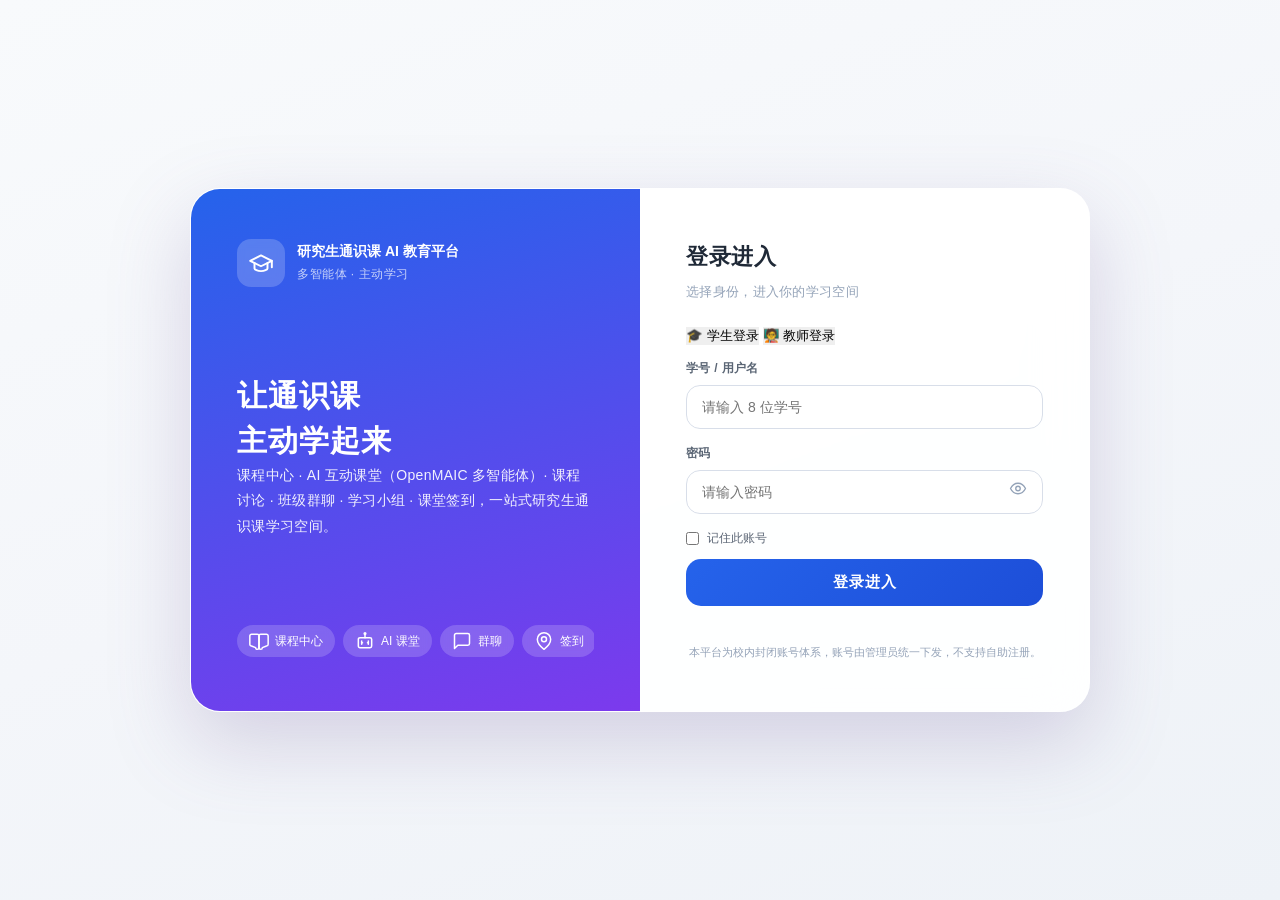
==== commit 9bfd8c8e: "feat: 学生端接入后端（登录/签到/作业/讨论/群聊），关闭自助注册" ====
--- a/_teammate_index.html
+++ b/_teammate_index.html
@@ -47,10 +47,9 @@
         <label class="remember"><input type="checkbox" id="li-remember" /> 记住此账号</label>
         <button class="btn" style="width:100%;margin-top:6px" onclick="doLogin()">登录进入</button>
         <p id="li-err" class="muted" style="color:var(--danger);min-height:18px;font-size:12px;margin-top:8px"></p>
-        <p class="muted" style="font-size:12px;margin-top:12px;text-align:center">
-          还没有账号？<span class="link" onclick="showRegister()">立即注册</span>
+        <p class="muted" style="font-size:11px;margin-top:12px;text-align:center;line-height:1.6;color:var(--text-3)">
+          本平台为校内封闭账号体系，账号由管理员统一下发，不支持自助注册。
         </p>
-        <p class="muted" style="font-size:11px;margin-top:8px;text-align:center" id="demoHint">演示账号：2023110001 / 123456</p>
       </div>
       <div id="regForm" style="display:none">
         <div class="field"><label>学号</label><input id="reg-user" placeholder="请输入 8 位学号" inputmode="numeric" maxlength="8" /></div>
--- a/styles.css
+++ b/styles.css
@@ -673,3 +673,13 @@
   .ai-fab{right:16px;bottom:16px;width:48px;height:48px}
 }
 
+/* ===== 班级群聊（renderChat，WebSocket） ===== */
+.chat-head .chat-room{font-family:var(--font-serif);font-weight:800}
+.chat-status{margin-left:auto;font-size:12px;font-weight:700;color:var(--text-3)}
+.chat-status.on{color:#16a34a}
+.chat-status.off{color:var(--danger)}
+.msg .m-name{font-size:11px;font-weight:700;opacity:.7;margin-bottom:3px}
+.msg .m-text{font-size:13px;line-height:1.55;white-space:pre-wrap;word-break:break-word}
+.msg .m-time{font-size:10px;opacity:.55;margin-top:4px;text-align:right}
+.msg.me .m-time{color:rgba(255,255,255,.85)}
+
